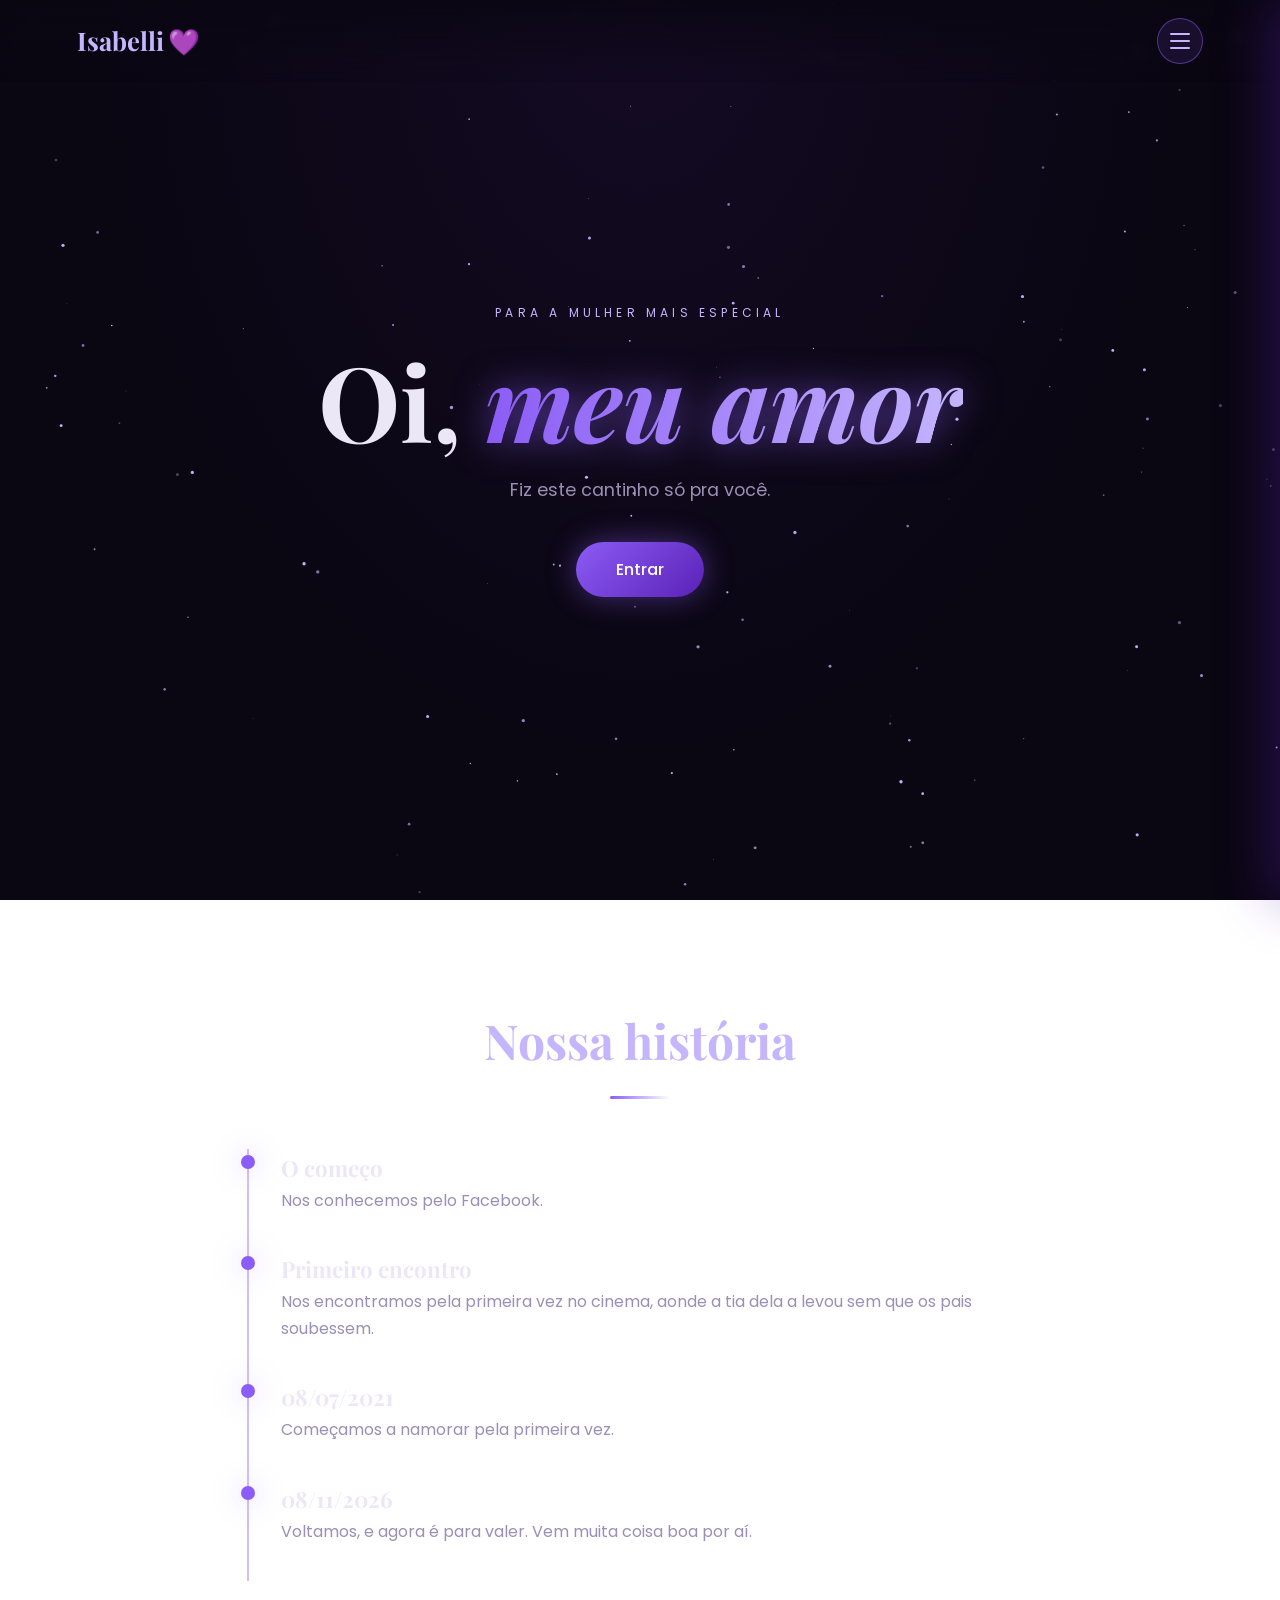
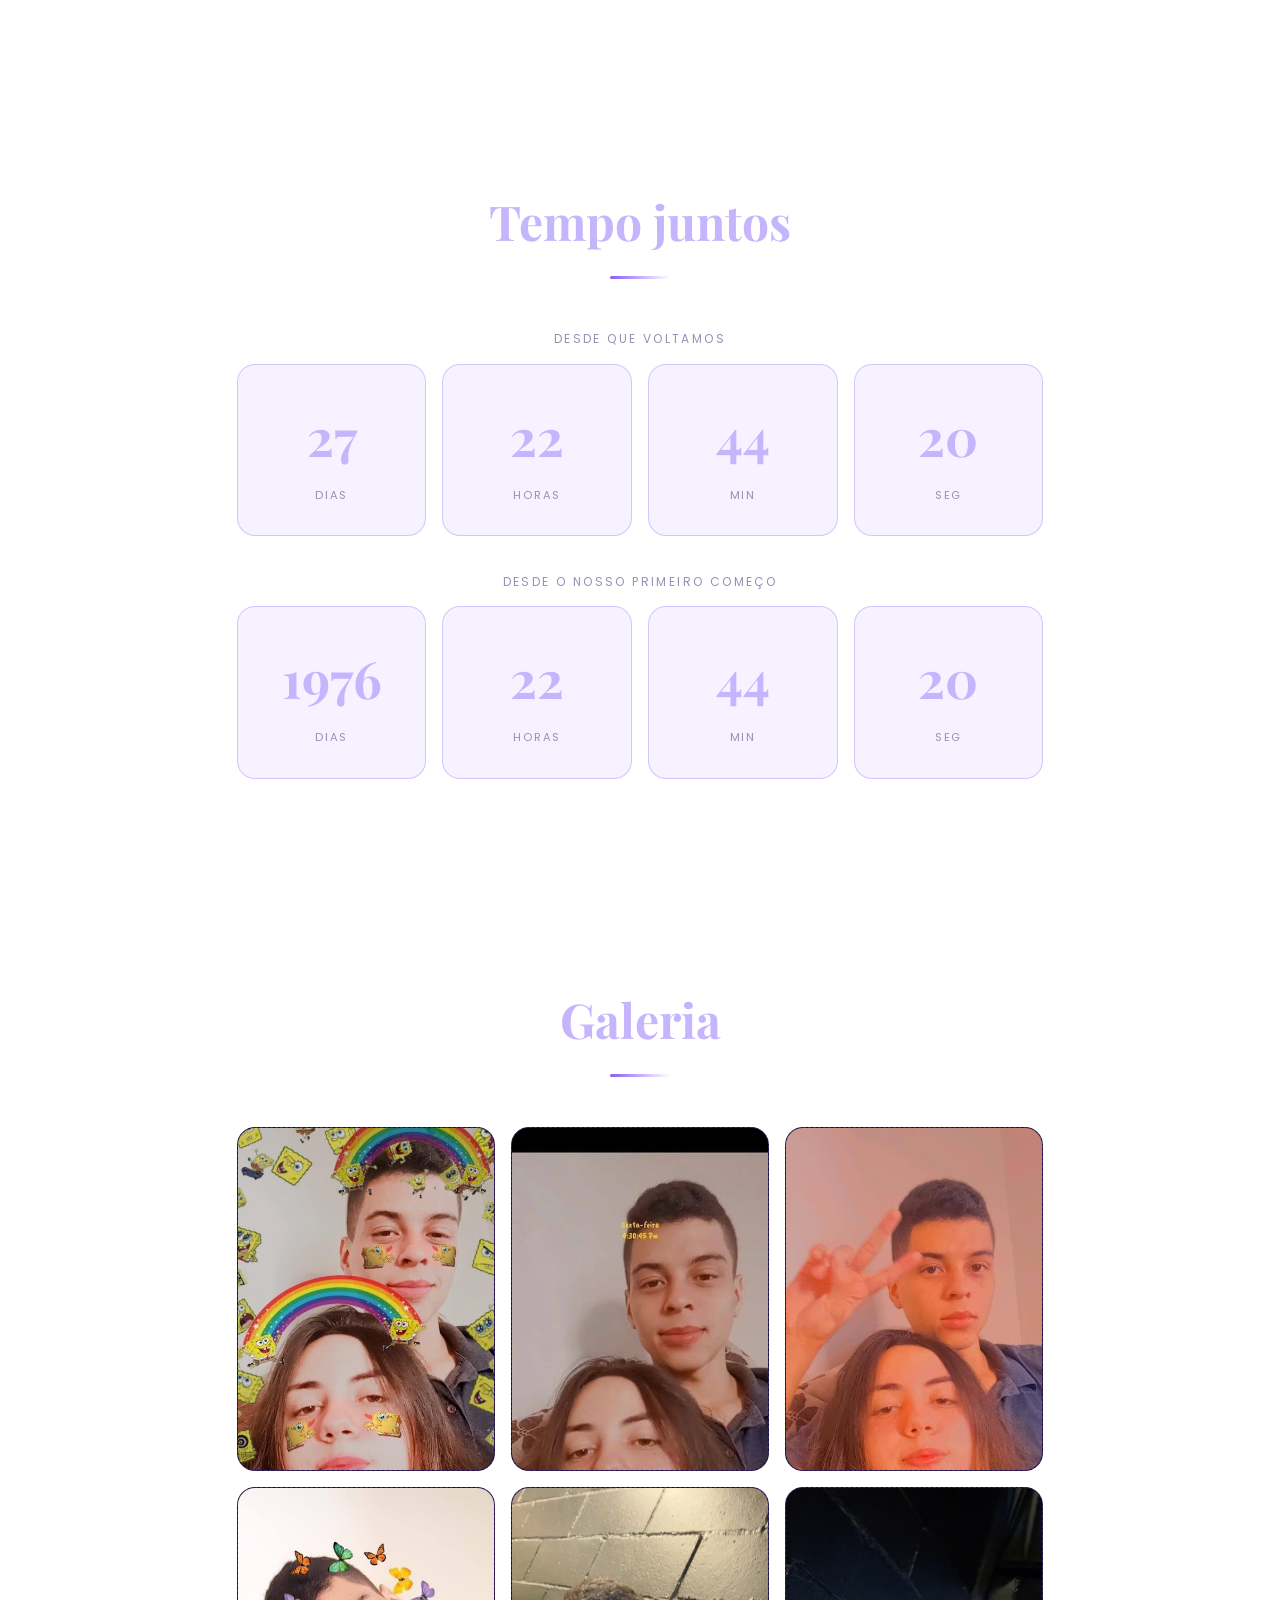
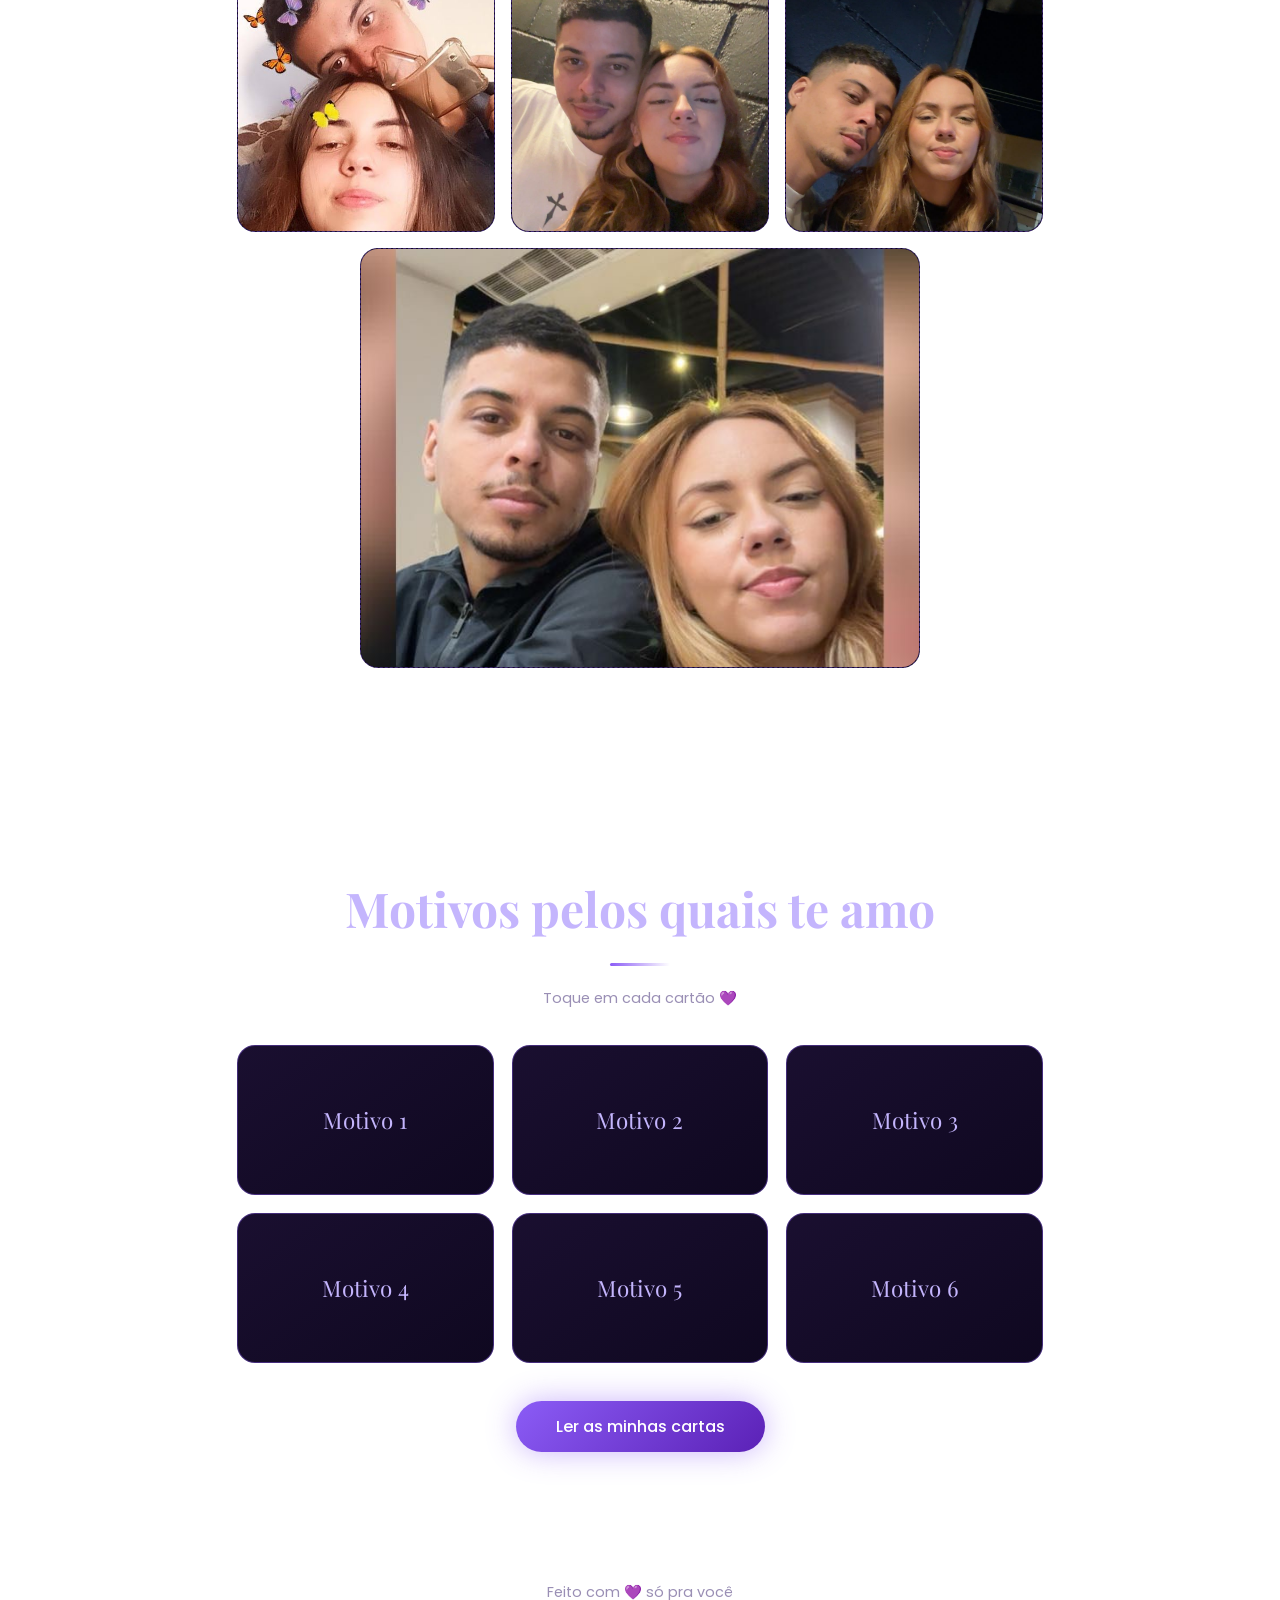
==== index.html @ aefdfb0d "Site para a Isabelli Co-Authored-By: Claude Sonnet 5.5 <noreply@anthropic.com>" ====
﻿<!DOCTYPE html>
<html lang="pt-BR">
<head>
  <meta charset="UTF-8">
  <meta name="viewport" content="width=device-width, initial-scale=1">
  <title>Para você 💜</title>
  <meta name="theme-color" content="#0a0612">
  <link rel="preconnect" href="https://fonts.googleapis.com">
  <link rel="preconnect" href="https://fonts.gstatic.com" crossorigin>
  <link href="https://fonts.googleapis.com/css2?family=Playfair+Display:ital,wght@0,500;0,700;1,500&family=Poppins:wght@300;400;500&display=swap" rel="stylesheet">
  <link rel="stylesheet" href="style.css">
</head>
<body>
  <canvas id="stars" aria-hidden="true"></canvas>

  <header class="topbar">
    <a href="#inicio" class="logo">Isabelli<span>💜</span></a>
    <button class="menu-btn" id="menuBtn" aria-label="Abrir menu" aria-expanded="false" aria-controls="drawer">
      <span></span><span></span><span></span>
    </button>
  </header>

  <div class="overlay" id="overlay"></div>
  <nav class="drawer" id="drawer" aria-label="Menu principal">
    <p class="drawer-title">Menu</p>
    <ul>
      <li><a href="#inicio">Início</a></li>
      <li><a href="#historia">Nossa história</a></li>
      <li><a href="#tempo">Tempo juntos</a></li>
      <li><a href="#galeria">Galeria</a></li>
      <li><a href="#motivos">Motivos</a></li>
      <li><a href="cartas.html">Cartas</a></li>
    </ul>
    <p class="drawer-foot">Feito com carinho 💜</p>
  </nav>

  <main>
    <section id="inicio" class="hero">
      <p class="eyebrow">Para a mulher mais especial</p>
      <h1>Oi, <em>meu amor</em></h1>
      <p class="sub">Fiz este cantinho só pra você.</p>
      <a href="#historia" class="btn">Entrar</a>
    </section>

    <section id="historia" class="section reveal">
      <h2>Nossa história</h2>
      <div class="timeline">
        <div class="item"><span class="dot"></span><h3>O começo</h3><p>Nos conhecemos pelo Facebook.</p></div>
        <div class="item"><span class="dot"></span><h3>Primeiro encontro</h3><p>Nos encontramos pela primeira vez no cinema, aonde a tia dela a levou sem que os pais soubessem.</p></div>
        <div class="item"><span class="dot"></span><h3>08/07/2021</h3><p>Começamos a namorar pela primeira vez.</p></div>
        <div class="item"><span class="dot"></span><h3>08/11/2026</h3><p>Voltamos, e agora é para valer. Vem muita coisa boa por aí.</p></div>
      </div>
    </section>

    <section id="tempo" class="section reveal">
      <h2>Tempo juntos</h2>
      <p class="counter-label">Desde que voltamos</p>
      <div class="counter" data-start="2026-11-08T00:00:00">
        <div><b data-u="d">0</b><small>dias</small></div>
        <div><b data-u="h">0</b><small>horas</small></div>
        <div><b data-u="m">0</b><small>min</small></div>
        <div><b data-u="s">0</b><small>seg</small></div>
      </div>
      <p class="counter-label">Desde o nosso primeiro começo</p>
      <div class="counter" data-start="2021-07-08T00:00:00">
        <div><b data-u="d">0</b><small>dias</small></div>
        <div><b data-u="h">0</b><small>horas</small></div>
        <div><b data-u="m">0</b><small>min</small></div>
        <div><b data-u="s">0</b><small>seg</small></div>
      </div>
    </section>

    <section id="galeria" class="section reveal">
      <h2>Galeria</h2>
      <div class="gallery">
        <div class="photo"><img src="fotos/1.jpg" alt="Nós dois com filtro do Bob Esponja" loading="lazy"></div>
        <div class="photo"><img src="fotos/2.jpg" alt="Nós dois no sofá" loading="lazy"></div>
        <div class="photo"><img src="fotos/3.jpg" alt="Nós dois, com sinal de paz" loading="lazy"></div>
        <div class="photo"><img src="fotos/4.jpg" alt="Nós dois com filtro de borboletas" loading="lazy"></div>
        <div class="photo"><img src="fotos/6.jpg" alt="Nós dois à noite" loading="lazy"></div>
        <div class="photo"><img src="fotos/7.jpg" alt="Nós dois, abraçados" loading="lazy"></div>
        <div class="photo wide"><img src="fotos/5.jpg" alt="Nós dois num restaurante" loading="lazy"></div>
      </div>
    </section>

    <section id="motivos" class="section reveal">
      <h2>Motivos pelos quais te amo</h2>
      <p class="hint">Toque em cada cartão 💜</p>
      <div class="cards">
        <button class="flip" type="button"><span class="face front">Motivo 1</span><span class="face back">A sua alegria.</span></button>
        <button class="flip" type="button"><span class="face front">Motivo 2</span><span class="face back">O seu sorriso.</span></button>
        <button class="flip" type="button"><span class="face front">Motivo 3</span><span class="face back">O seu olhar.</span></button>
        <button class="flip" type="button"><span class="face front">Motivo 4</span><span class="face back">Você é mais do que eu sempre pedi a Deus.</span></button>
        <button class="flip" type="button"><span class="face front">Motivo 5</span><span class="face back">Com você eu quero formar a minha família.</span></button>
        <button class="flip" type="button"><span class="face front">Motivo 6</span><span class="face back">Você voltou, e eu agradeço por isso todos os dias.</span></button>
      </div>
      <p class="more"><a href="cartas.html" class="btn">Ler as minhas cartas</a></p>
    </section>
  </main>

  <footer class="footer">Feito com 💜 só pra você</footer>

  <script src="script.js"></script>
</body>
</html>
---- style.css ----
:root {
  --bg: #0a0612;
  --bg2: #140b24;
  --purple: #8b5cf6;
  --purple-light: #c4b5fd;
  --purple-deep: #5b21b6;
  --text: #ece7f7;
  --muted: #9a8fb5;
  --glow: 0 0 30px rgba(139, 92, 246, .45);
}

* { margin: 0; padding: 0; box-sizing: border-box; }
html { scroll-behavior: smooth; }

body {
  font-family: 'Poppins', sans-serif;
  background: radial-gradient(ellipse at top, var(--bg2), var(--bg) 60%);
  background-attachment: fixed;
  color: var(--text);
  line-height: 1.7;
  overflow-x: hidden;
}

#stars { position: fixed; inset: 0; z-index: 0; pointer-events: none; }
main, .footer { position: relative; z-index: 1; }

/* ---------- Topbar ---------- */
.topbar {
  position: fixed; top: 0; left: 0; right: 0; z-index: 30;
  display: flex; justify-content: space-between; align-items: center;
  padding: 18px 6vw;
  background: linear-gradient(to bottom, rgba(10, 6, 18, .85), transparent);
  backdrop-filter: blur(6px);
}
.logo {
  font-family: 'Playfair Display', serif; font-size: 1.6rem; font-weight: 700;
  color: var(--purple-light); text-decoration: none;
}
.logo span { margin-left: 4px; }

.menu-btn {
  width: 46px; height: 46px; border-radius: 50%;
  background: rgba(139, 92, 246, .12);
  border: 1px solid rgba(139, 92, 246, .5);
  display: flex; flex-direction: column; justify-content: center; align-items: center; gap: 5px;
  cursor: pointer; transition: .3s; z-index: 50;
}
.menu-btn:hover { box-shadow: var(--glow); background: rgba(139, 92, 246, .25); }
.menu-btn span {
  width: 20px; height: 2px; background: var(--purple-light);
  border-radius: 2px; transition: .35s;
}
.menu-btn.open span:nth-child(1) { transform: translateY(7px) rotate(45deg); }
.menu-btn.open span:nth-child(2) { opacity: 0; }
.menu-btn.open span:nth-child(3) { transform: translateY(-7px) rotate(-45deg); }

/* ---------- Drawer ---------- */
.overlay {
  position: fixed; inset: 0; z-index: 35;
  background: rgba(0, 0, 0, .6); backdrop-filter: blur(3px);
  opacity: 0; visibility: hidden; transition: .35s;
}
.overlay.show { opacity: 1; visibility: visible; }

.drawer {
  position: fixed; top: 0; right: 0; bottom: 0; z-index: 40;
  width: min(320px, 82vw);
  background: linear-gradient(160deg, #1a0f30, #0a0612);
  border-left: 1px solid rgba(139, 92, 246, .4);
  box-shadow: -10px 0 50px rgba(91, 33, 182, .35);
  padding: 100px 36px 36px;
  transform: translateX(100%); transition: transform .45s cubic-bezier(.2, .8, .2, 1);
  display: flex; flex-direction: column;
}
.drawer.open { transform: translateX(0); }
.drawer-title {
  font-size: .75rem; letter-spacing: .3em; text-transform: uppercase;
  color: var(--muted); margin-bottom: 20px;
}
.drawer ul { list-style: none; }
.drawer li a {
  display: block; padding: 14px 0;
  font-family: 'Playfair Display', serif; font-size: 1.5rem;
  color: var(--text); text-decoration: none;
  border-bottom: 1px solid rgba(139, 92, 246, .15);
  transition: .3s;
}
.drawer li a:hover { color: var(--purple); padding-left: 10px; }
.drawer-foot { margin-top: auto; color: var(--muted); font-size: .85rem; }

/* ---------- Hero ---------- */
.hero {
  min-height: 100vh; display: flex; flex-direction: column;
  justify-content: center; align-items: center; text-align: center; padding: 0 6vw;
}
.eyebrow {
  letter-spacing: .35em; text-transform: uppercase; font-size: .75rem;
  color: var(--purple-light); margin-bottom: 20px;
}
.hero h1 {
  font-family: 'Playfair Display', serif; font-size: clamp(3rem, 10vw, 6.5rem);
  line-height: 1.1; font-weight: 700;
}
.hero h1 em {
  font-style: italic;
  background: linear-gradient(90deg, var(--purple), var(--purple-light));
  -webkit-background-clip: text; background-clip: text; color: transparent;
  filter: drop-shadow(0 0 18px rgba(139, 92, 246, .6));
}
.sub { color: var(--muted); margin: 18px 0 36px; font-size: 1.1rem; }

.btn {
  padding: 14px 40px; border-radius: 50px; text-decoration: none;
  color: #fff; font-weight: 500;
  background: linear-gradient(135deg, var(--purple), var(--purple-deep));
  box-shadow: var(--glow); transition: .3s;
}
.btn:hover { transform: translateY(-3px); box-shadow: 0 0 45px rgba(139, 92, 246, .75); }

/* ---------- Sections ---------- */
.section { max-width: 960px; margin: 0 auto; padding: 100px 6vw; }
.section h2 {
  font-family: 'Playfair Display', serif; font-size: clamp(2rem, 5vw, 3rem);
  text-align: center; margin-bottom: 50px; color: var(--purple-light);
}
.section h2::after {
  content: ''; display: block; width: 60px; height: 3px; margin: 14px auto 0;
  background: linear-gradient(90deg, var(--purple), transparent); border-radius: 3px;
}

.reveal { opacity: 0; transform: translateY(40px); transition: 1s ease; }
.reveal.visible { opacity: 1; transform: none; }

/* Timeline */
.timeline { border-left: 2px solid rgba(139, 92, 246, .4); margin-left: 10px; }
.item { position: relative; padding: 0 0 36px 32px; }
.item .dot {
  position: absolute; left: -8px; top: 6px; width: 14px; height: 14px; border-radius: 50%;
  background: var(--purple); box-shadow: var(--glow);
}
.item h3 { font-family: 'Playfair Display', serif; font-size: 1.4rem; }
.item p { color: var(--muted); }

/* Counter */
.counter { display: grid; grid-template-columns: repeat(4, 1fr); gap: 16px; }
.counter div {
  background: rgba(139, 92, 246, .08); border: 1px solid rgba(139, 92, 246, .3);
  border-radius: 18px; padding: 28px 8px; text-align: center;
}
.counter b {
  display: block; font-family: 'Playfair Display', serif;
  font-size: clamp(1.8rem, 6vw, 3.2rem); color: var(--purple-light);
}
.counter small { color: var(--muted); text-transform: uppercase; letter-spacing: .15em; font-size: .7rem; }

.counter-label {
  text-align: center; color: var(--muted); letter-spacing: .2em;
  text-transform: uppercase; font-size: .75rem; margin: 36px 0 14px;
}
.counter-label:first-of-type { margin-top: 0; }

/* Gallery */
.gallery { display: grid; grid-template-columns: repeat(auto-fit, minmax(240px, 1fr)); gap: 16px; }
.photo {
  aspect-ratio: 1; border-radius: 18px; display: grid; place-items: center;
  color: var(--muted); background: linear-gradient(145deg, #1a0f30, #0f0820);
  border: 1px dashed rgba(139, 92, 246, .35); overflow: hidden; transition: .4s;
}
.photo { aspect-ratio: 3 / 4; }
.photo.wide { aspect-ratio: 4 / 3; grid-column: 1 / -1; max-width: 560px; margin: 0 auto; width: 100%; }
.photo img { width: 100%; height: 100%; object-fit: cover; object-position: center 30%; }
.photo:hover { transform: scale(1.03); box-shadow: var(--glow); }

/* Letter */
.letter {
  background: rgba(139, 92, 246, .07); border: 1px solid rgba(139, 92, 246, .3);
  border-radius: 22px; padding: 48px clamp(24px, 6vw, 64px); font-size: 1.1rem;
  box-shadow: inset 0 0 60px rgba(139, 92, 246, .06);
}
.letter p + p { margin-top: 1.2em; }
.sign { margin-top: 28px; text-align: right; font-family: 'Playfair Display', serif; font-size: 1.3rem; }

.hint { text-align: center; color: var(--muted); margin: -30px 0 34px; font-size: .9rem; }
.more { text-align: center; margin-top: 50px; }
.page-top { padding-top: 140px; min-height: 80vh; }

/* Flip cards */
.cards { display: grid; grid-template-columns: repeat(auto-fit, minmax(210px, 1fr)); gap: 18px; }
.flip {
  position: relative; height: 150px; border: 0; background: none; cursor: pointer;
  perspective: 900px; font: inherit; color: inherit;
}
.flip .face {
  position: absolute; inset: 0; display: grid; place-items: center; text-align: center;
  padding: 18px; border-radius: 18px; backface-visibility: hidden;
  border: 1px solid rgba(139, 92, 246, .4); transition: transform .7s, box-shadow .3s;
}
.flip .front {
  font-family: 'Playfair Display', serif; font-size: 1.4rem; color: var(--purple-light);
  background: linear-gradient(145deg, #1a0f30, #0f0820);
}
.flip .back {
  transform: rotateY(180deg); font-size: 1.05rem;
  background: linear-gradient(145deg, var(--purple-deep), #2a1260);
}
.flip:hover .face { box-shadow: var(--glow); }
.flip.on .front { transform: rotateY(-180deg); }
.flip.on .back { transform: rotateY(0); }

/* Cartas */
.letter-item { margin-bottom: 16px; }
.letter-item summary {
  list-style: none; cursor: pointer; display: flex; justify-content: space-between;
  align-items: center; gap: 12px; padding: 20px 24px; border-radius: 18px;
  background: rgba(139, 92, 246, .1); border: 1px solid rgba(139, 92, 246, .35); transition: .3s;
}
.letter-item summary::-webkit-details-marker { display: none; }
.letter-item summary:hover { box-shadow: var(--glow); }
.l-title { font-family: 'Playfair Display', serif; font-size: 1.3rem; color: var(--purple-light); }
.l-date { color: var(--muted); font-size: .85rem; }
.letter-item[open] summary { border-radius: 18px 18px 0 0; }
.letter-item .letter { border-radius: 0 0 22px 22px; border-top: 0; }

.footer { text-align: center; padding: 40px 0 60px; color: var(--muted); font-size: .9rem; }

@media (max-width: 520px) {
  .counter { grid-template-columns: repeat(2, 1fr); }
}
@media (prefers-reduced-motion: reduce) {
  * { transition: none !important; animation: none !important; }
  .reveal { opacity: 1; transform: none; }
}
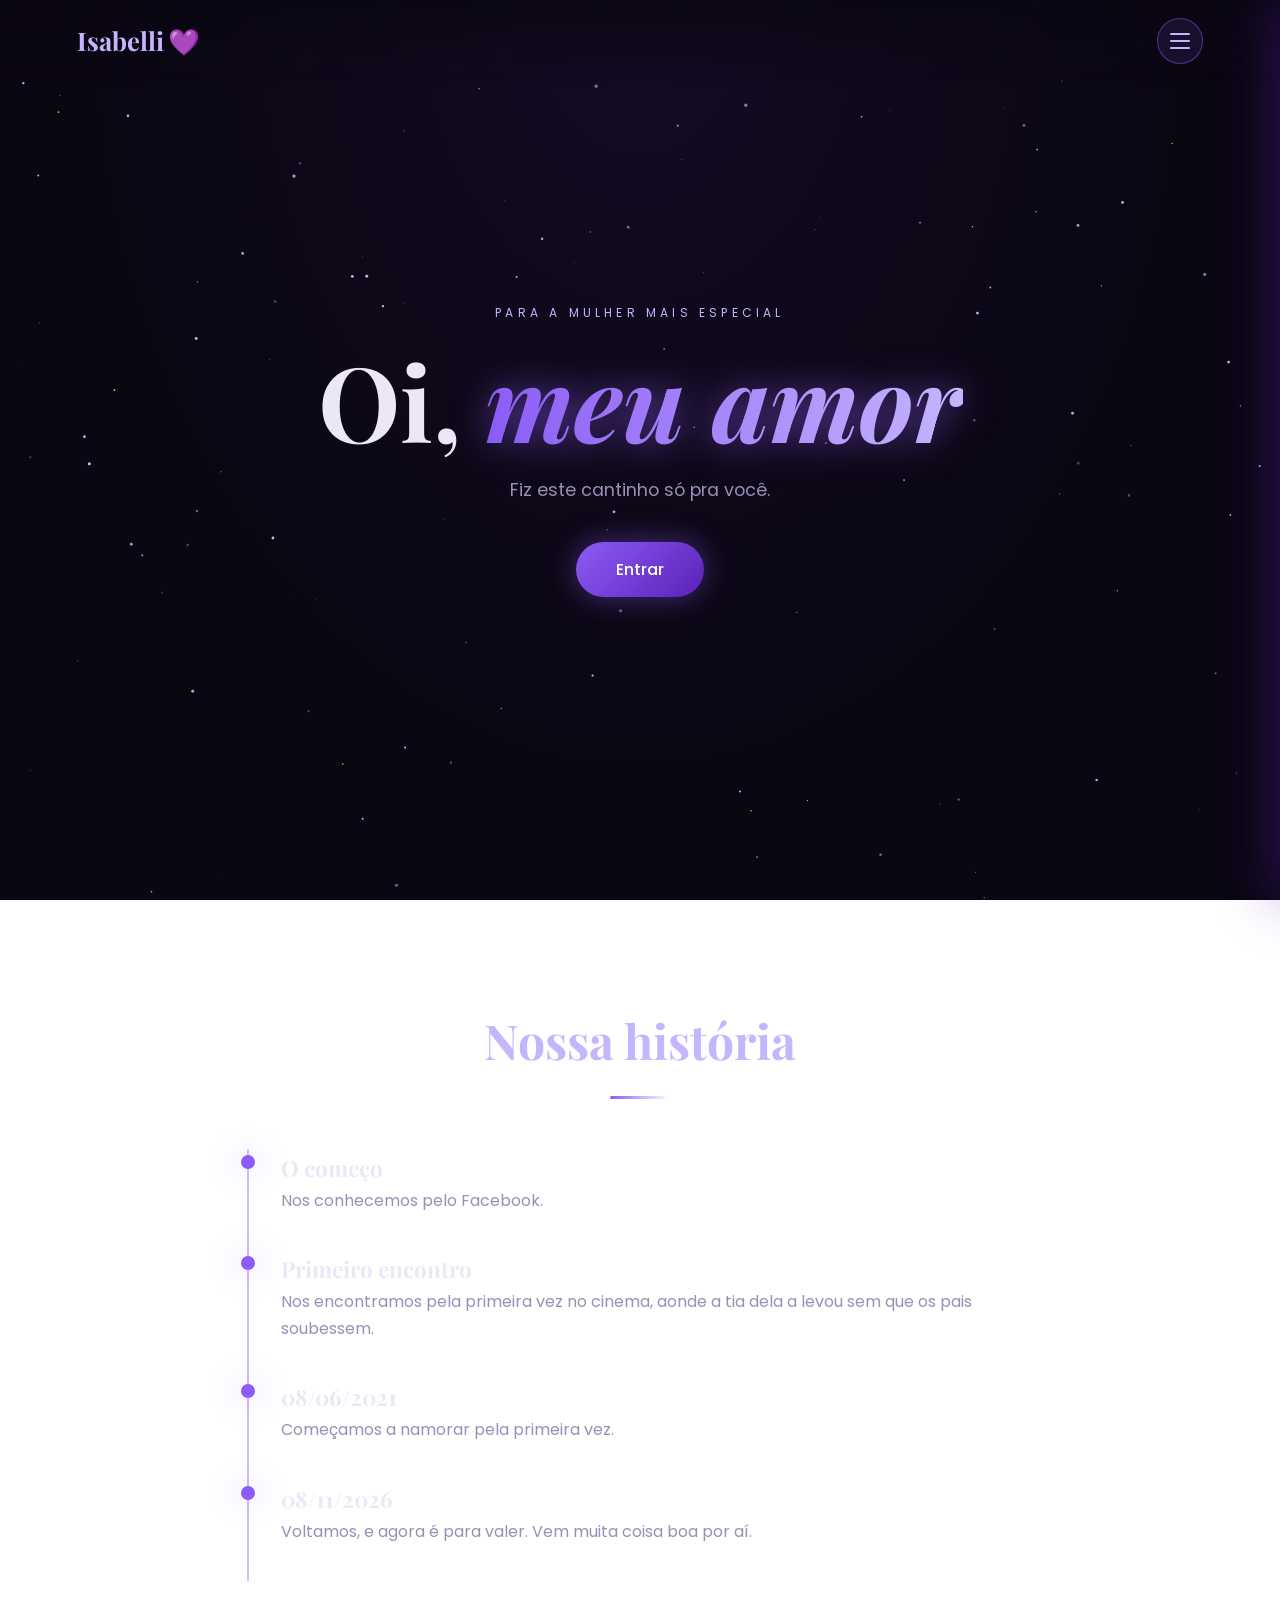
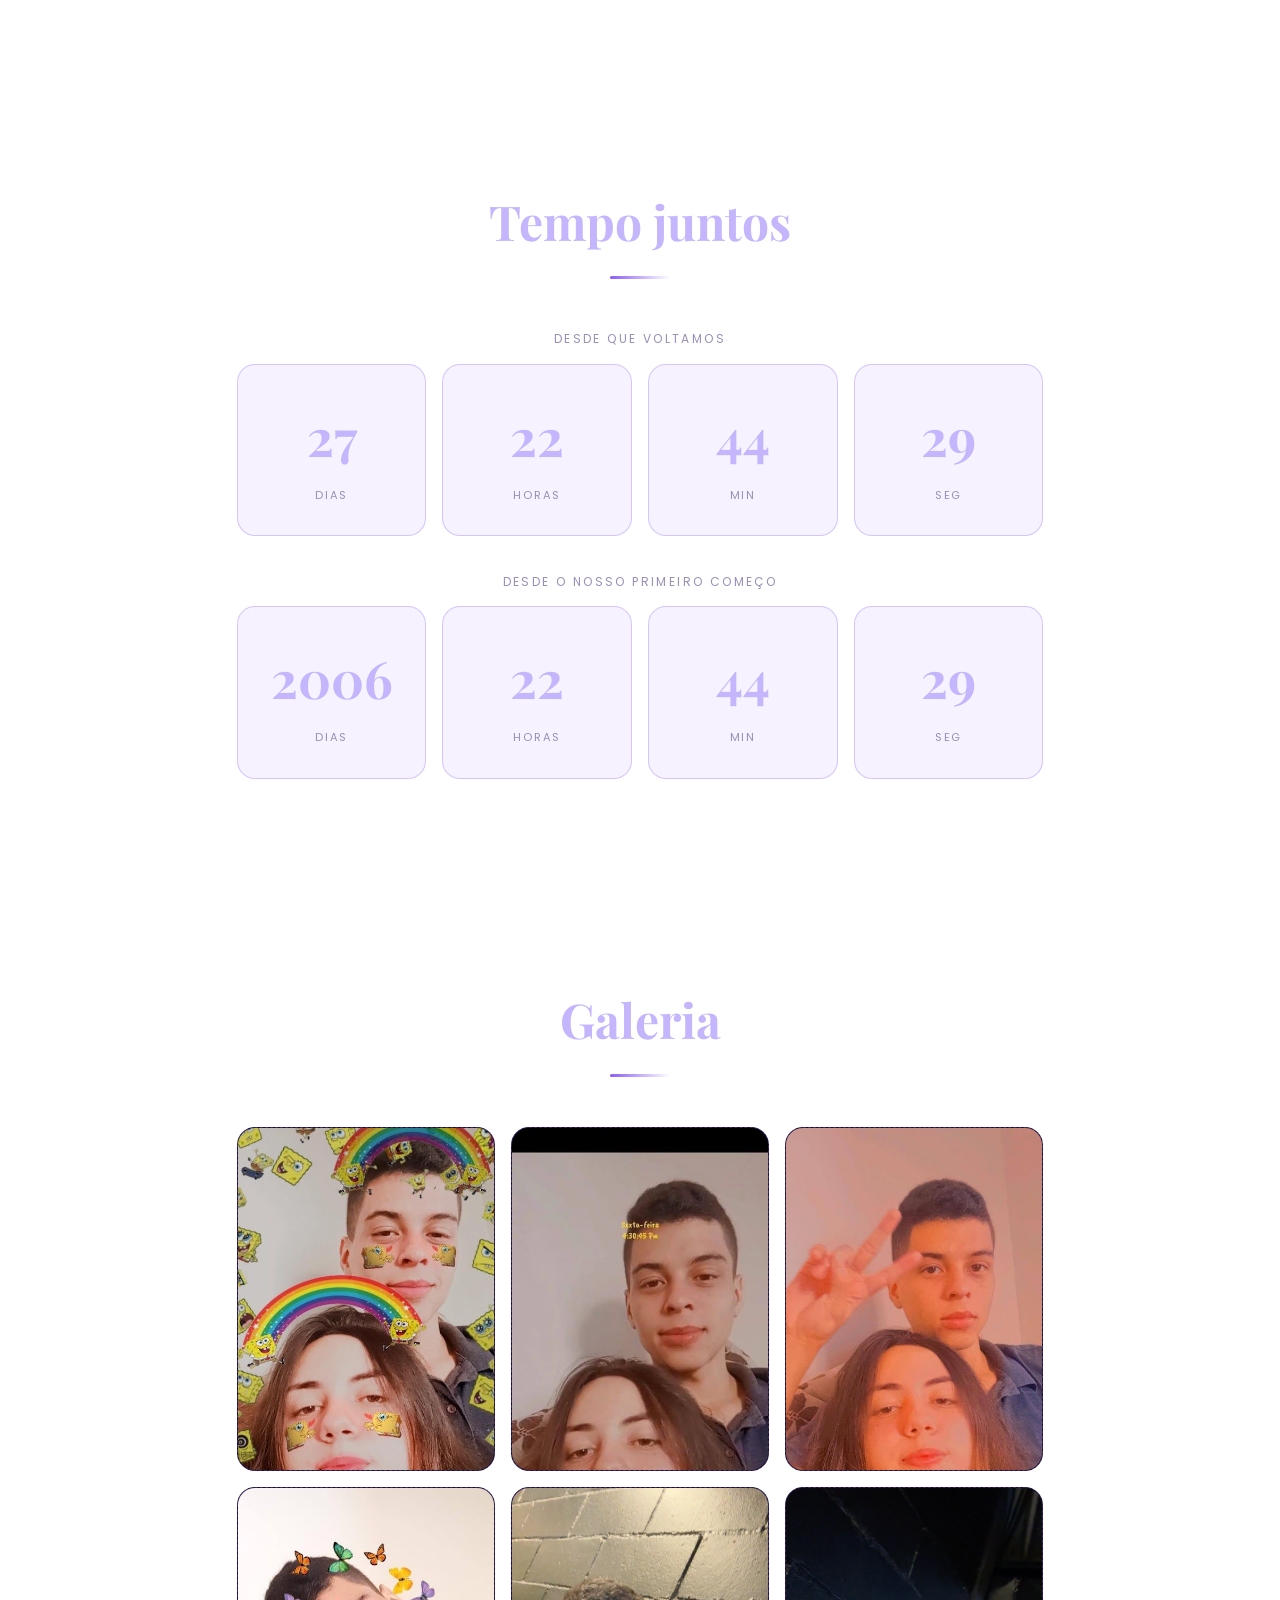
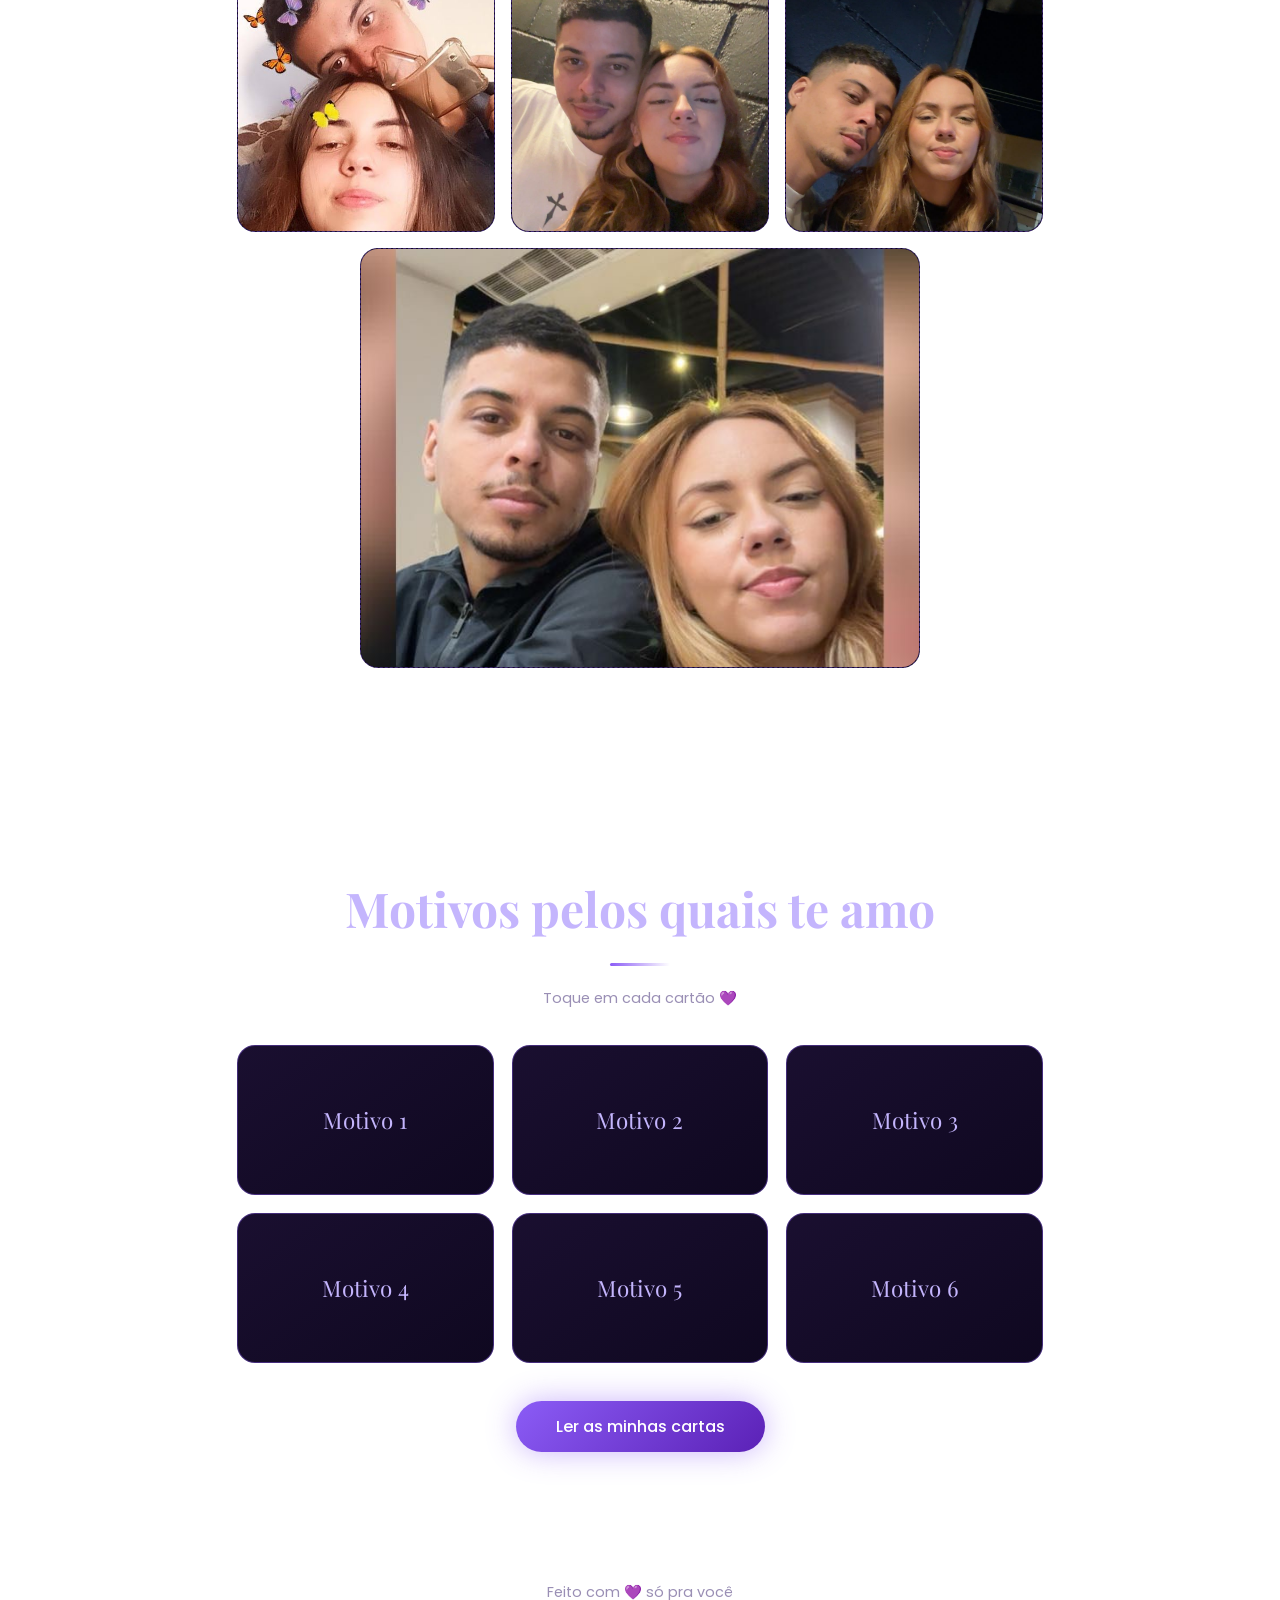
==== commit f525e8d7: "Corrige o mes do primeiro namoro para junho Co-Authored-By: Claude Sonnet 5.5 <noreply@anthropic.com" ====
--- a/index.html
+++ b/index.html
@@ -47,7 +47,7 @@
       <div class="timeline">
         <div class="item"><span class="dot"></span><h3>O começo</h3><p>Nos conhecemos pelo Facebook.</p></div>
         <div class="item"><span class="dot"></span><h3>Primeiro encontro</h3><p>Nos encontramos pela primeira vez no cinema, aonde a tia dela a levou sem que os pais soubessem.</p></div>
-        <div class="item"><span class="dot"></span><h3>08/07/2021</h3><p>Começamos a namorar pela primeira vez.</p></div>
+        <div class="item"><span class="dot"></span><h3>08/06/2021</h3><p>Começamos a namorar pela primeira vez.</p></div>
         <div class="item"><span class="dot"></span><h3>08/11/2026</h3><p>Voltamos, e agora é para valer. Vem muita coisa boa por aí.</p></div>
       </div>
     </section>
@@ -62,7 +62,7 @@
         <div><b data-u="s">0</b><small>seg</small></div>
       </div>
       <p class="counter-label">Desde o nosso primeiro começo</p>
-      <div class="counter" data-start="2021-07-08T00:00:00">
+      <div class="counter" data-start="2021-06-08T00:00:00">
         <div><b data-u="d">0</b><small>dias</small></div>
         <div><b data-u="h">0</b><small>horas</small></div>
         <div><b data-u="m">0</b><small>min</small></div>
@@ -104,3 +104,4 @@
 </body>
 </html>
 
+
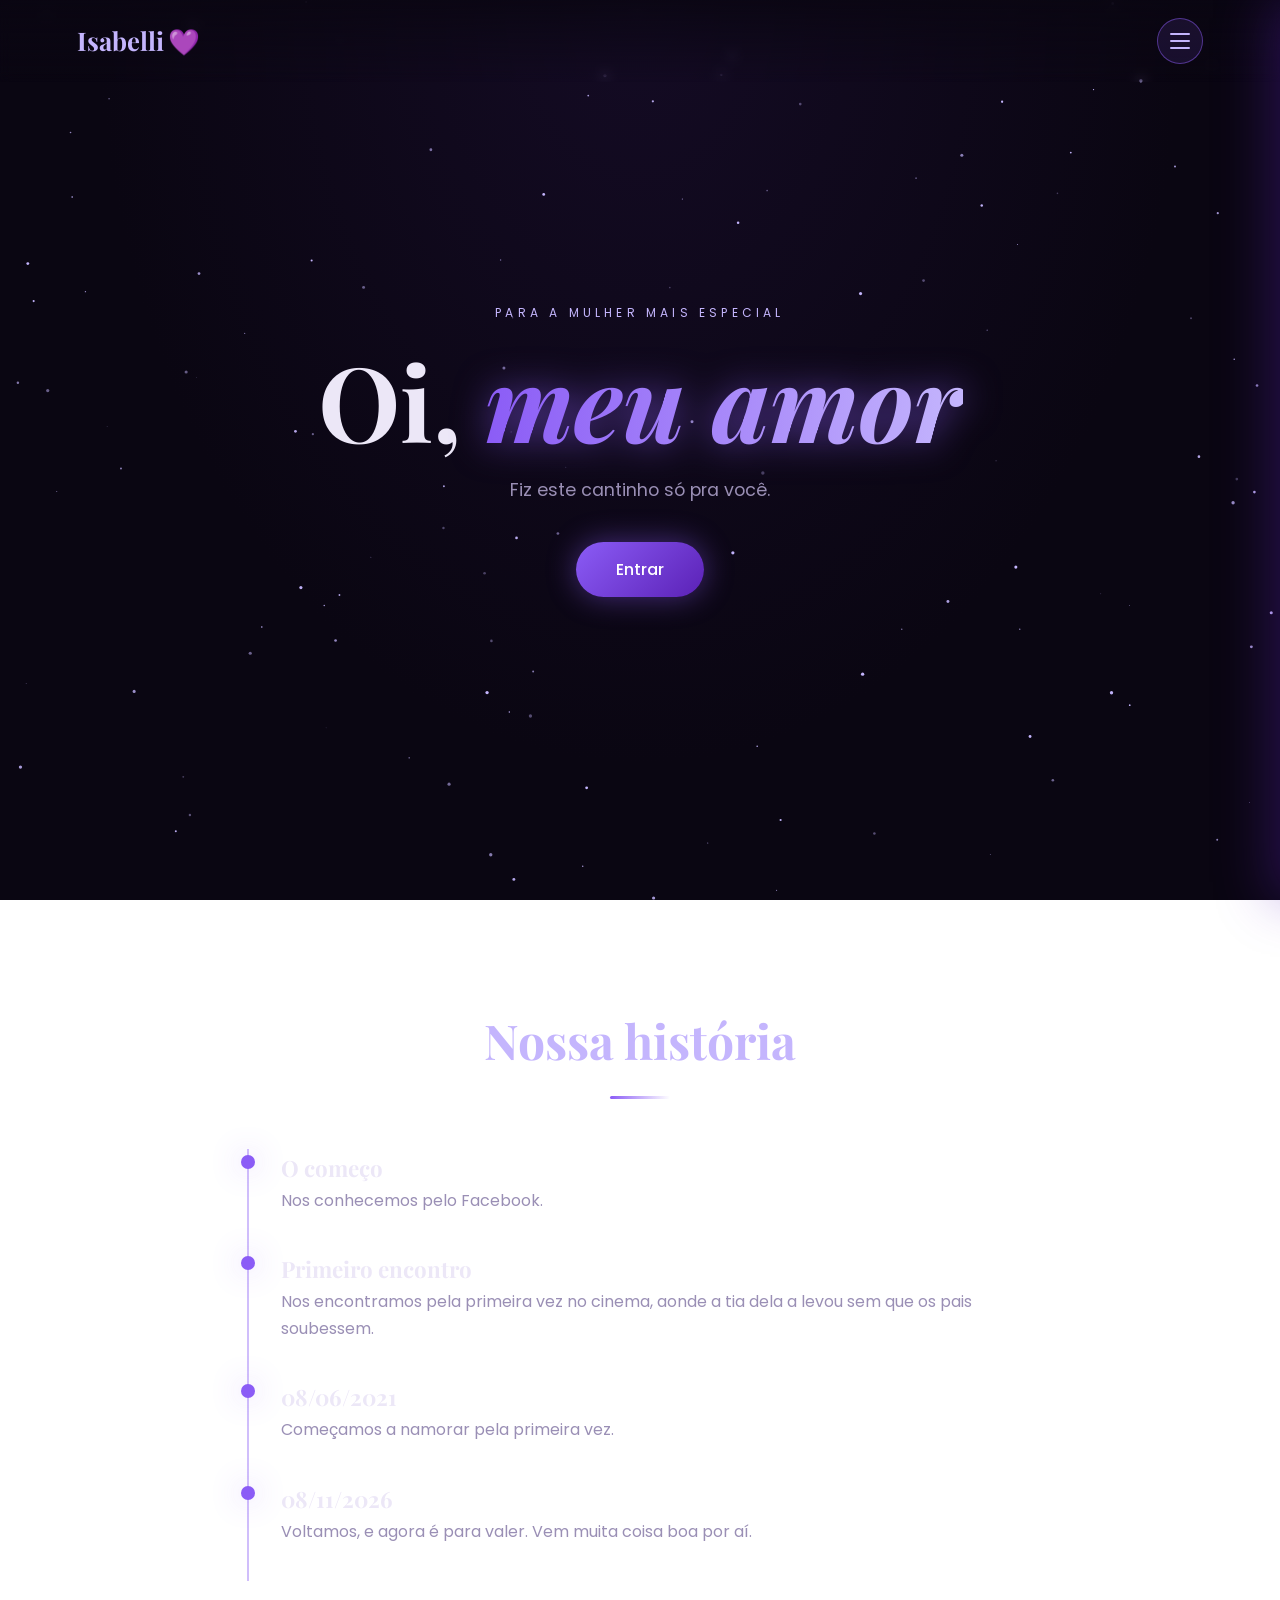
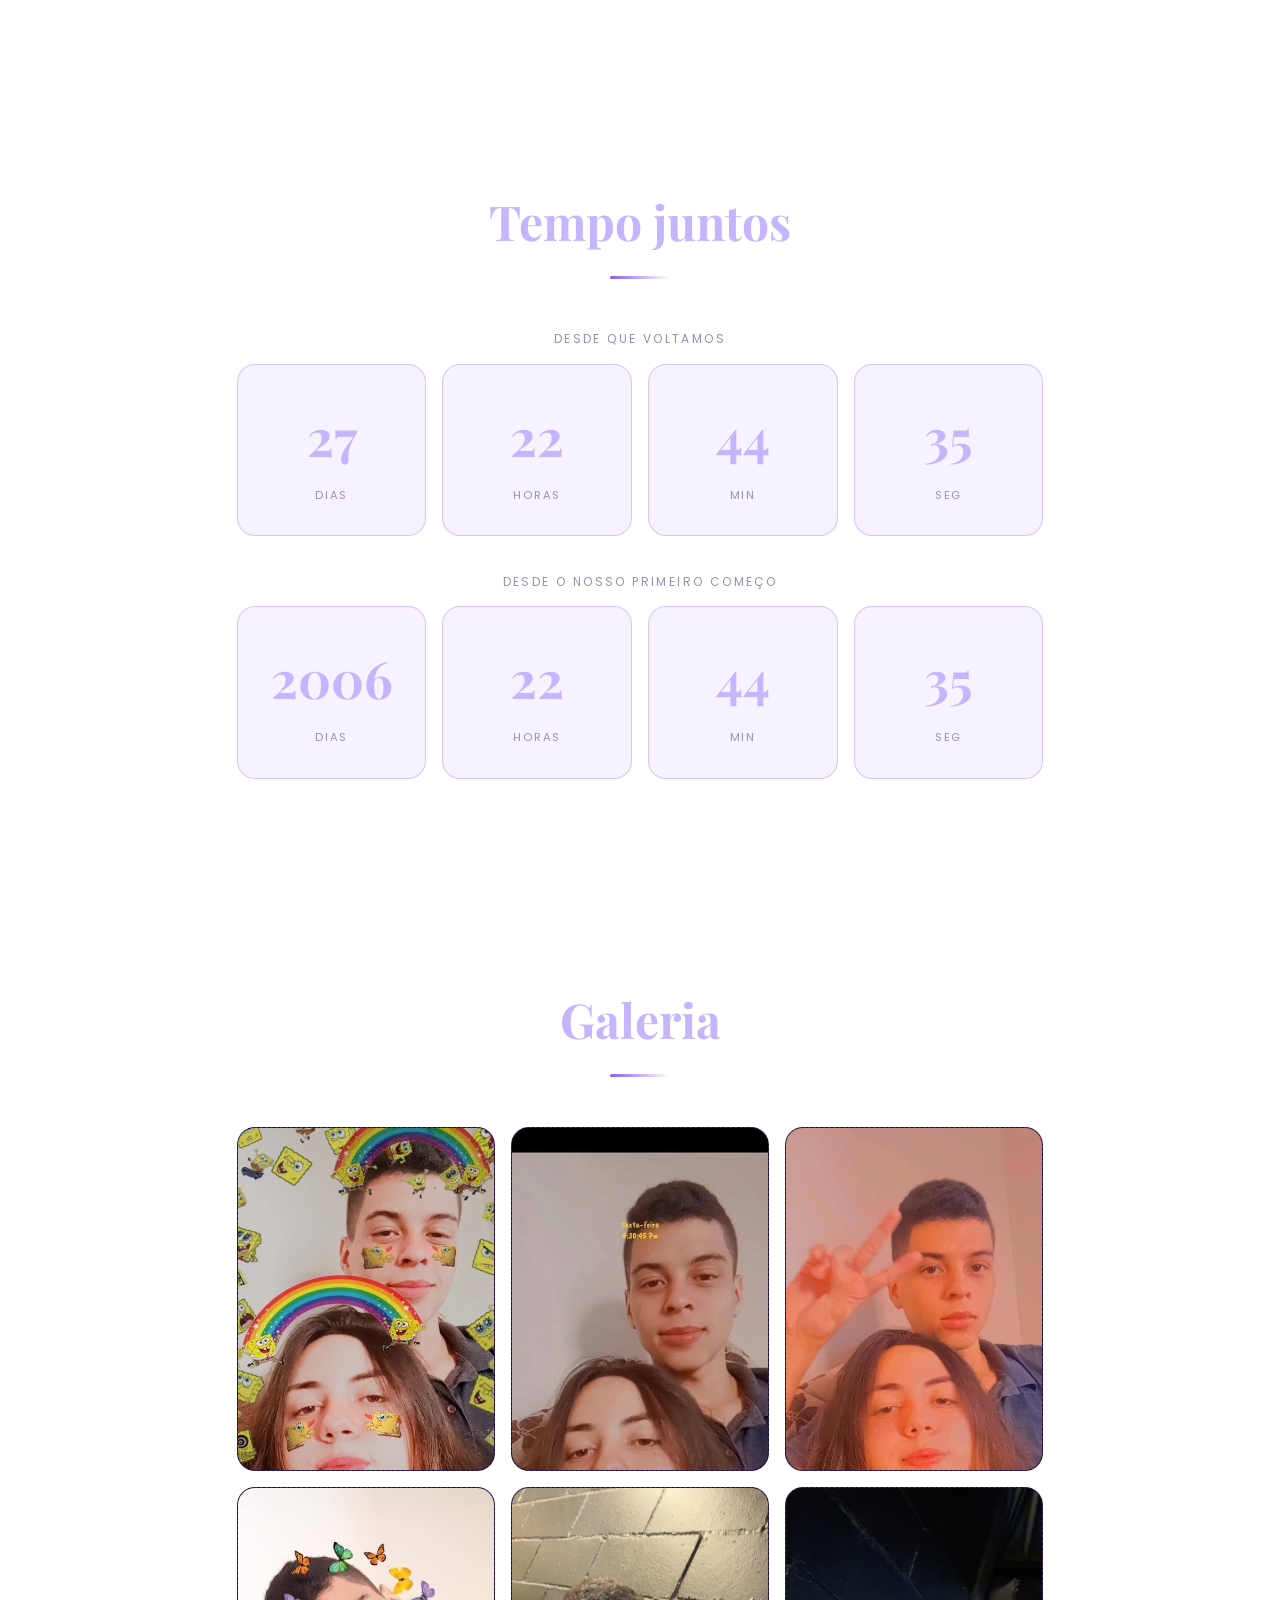
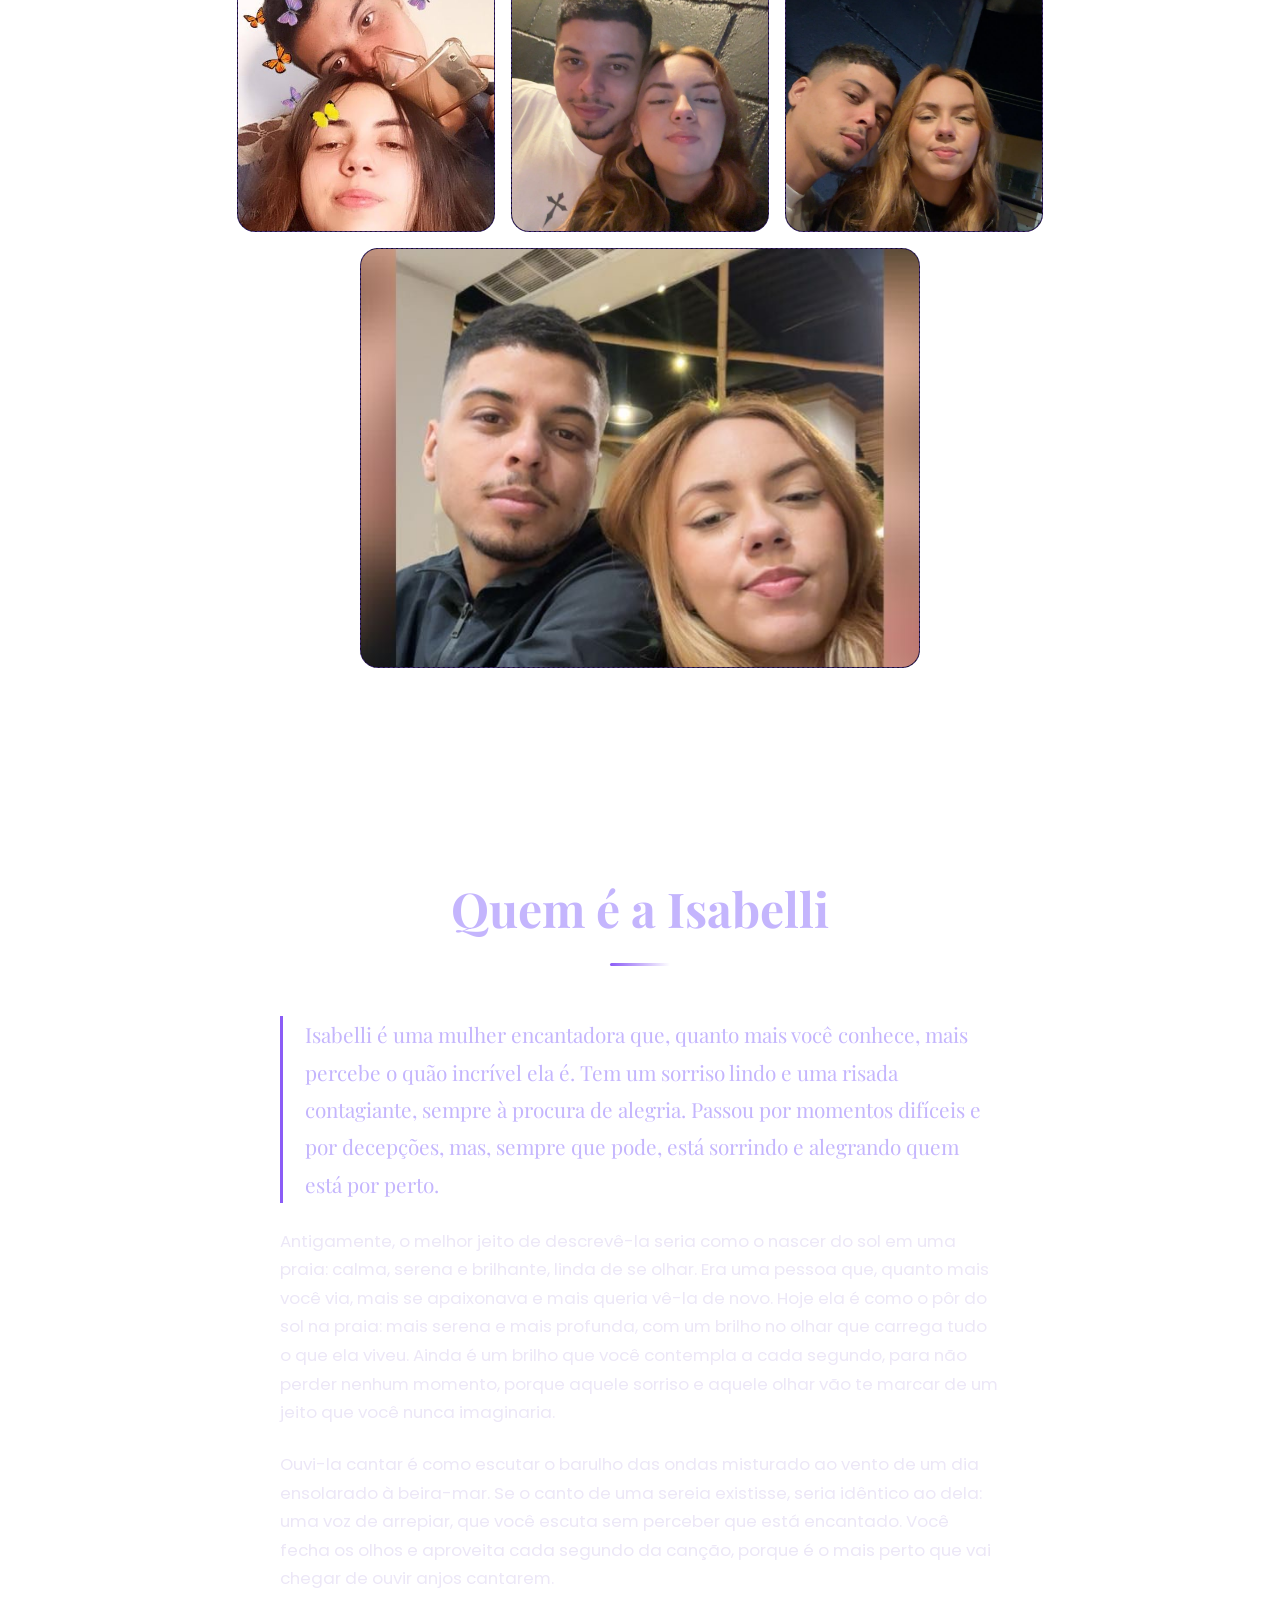
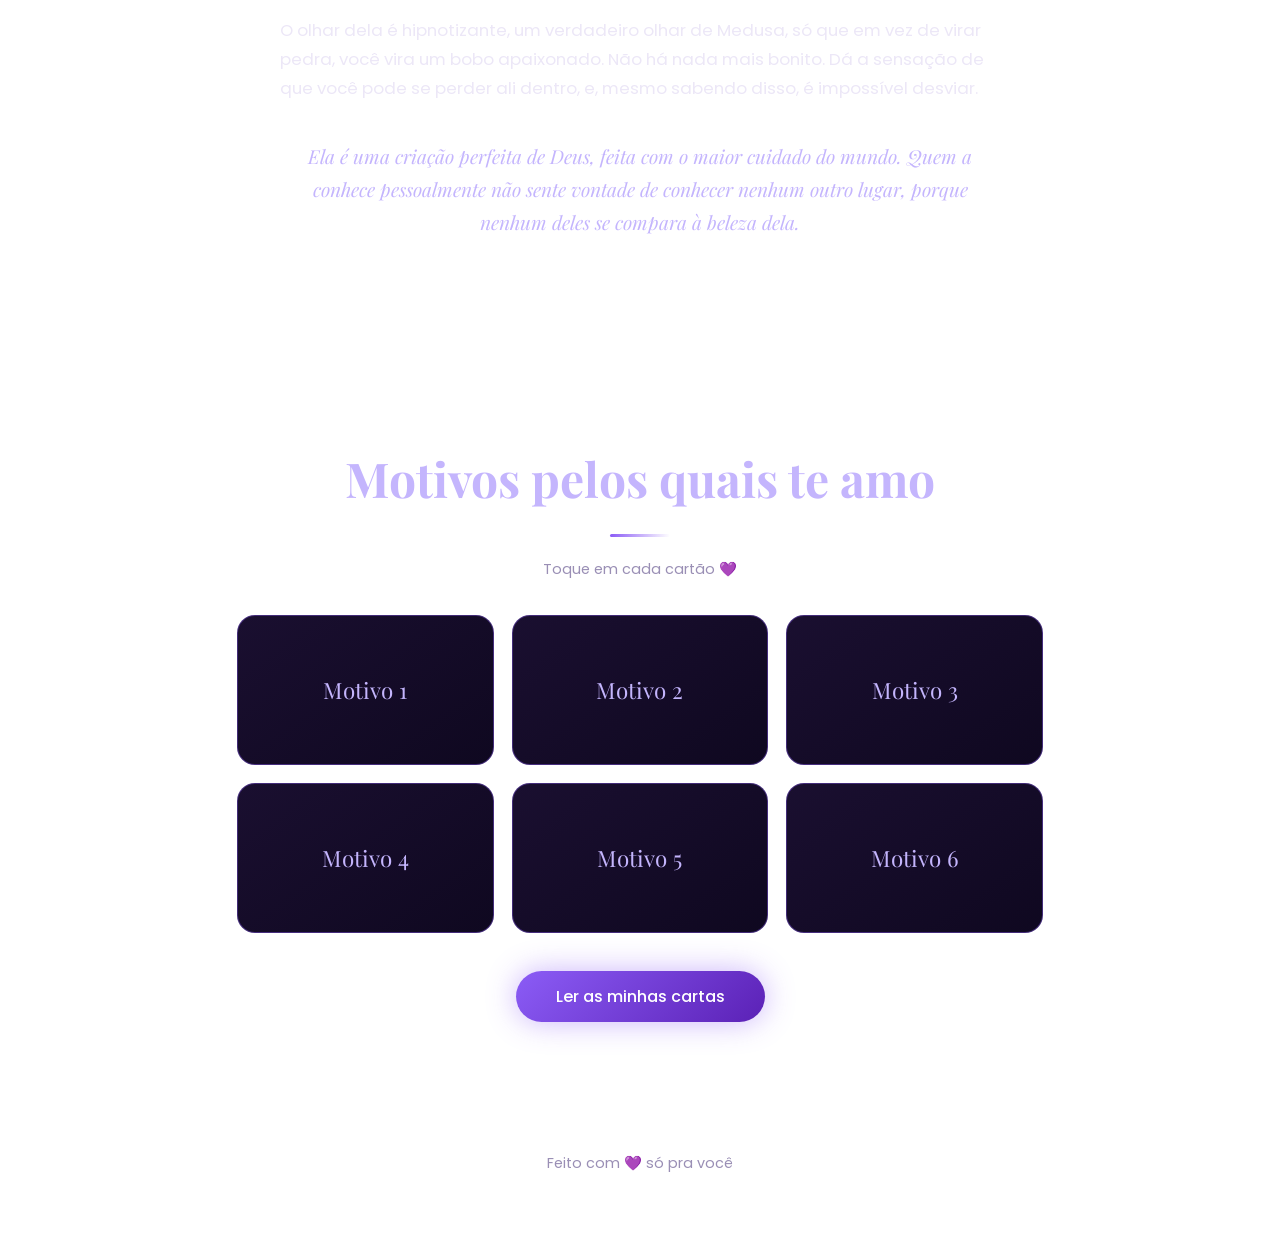
==== commit a1d27692: "Adiciona secao Quem e a Isabelli Co-Authored-By: Claude Sonnet 5.5 <noreply@anthropic.com>" ====
--- a/index.html
+++ b/index.html
@@ -28,6 +28,7 @@
       <li><a href="#historia">Nossa história</a></li>
       <li><a href="#tempo">Tempo juntos</a></li>
       <li><a href="#galeria">Galeria</a></li>
+      <li><a href="#sobre">Quem é ela</a></li>
       <li><a href="#motivos">Motivos</a></li>
       <li><a href="cartas.html">Cartas</a></li>
     </ul>
@@ -83,6 +84,17 @@
       </div>
     </section>
 
+    <section id="sobre" class="section reveal">
+      <h2>Quem é a Isabelli</h2>
+      <div class="about">
+        <p class="lead">Isabelli é uma mulher encantadora que, quanto mais você conhece, mais percebe o quão incrível ela é. Tem um sorriso lindo e uma risada contagiante, sempre à procura de alegria. Passou por momentos difíceis e por decepções, mas, sempre que pode, está sorrindo e alegrando quem está por perto.</p>
+        <p>Antigamente, o melhor jeito de descrevê-la seria como o nascer do sol em uma praia: calma, serena e brilhante, linda de se olhar. Era uma pessoa que, quanto mais você via, mais se apaixonava e mais queria vê-la de novo. Hoje ela é como o pôr do sol na praia: mais serena e mais profunda, com um brilho no olhar que carrega tudo o que ela viveu. Ainda é um brilho que você contempla a cada segundo, para não perder nenhum momento, porque aquele sorriso e aquele olhar vão te marcar de um jeito que você nunca imaginaria.</p>
+        <p>Ouvi-la cantar é como escutar o barulho das ondas misturado ao vento de um dia ensolarado à beira-mar. Se o canto de uma sereia existisse, seria idêntico ao dela: uma voz de arrepiar, que você escuta sem perceber que está encantado. Você fecha os olhos e aproveita cada segundo da canção, porque é o mais perto que vai chegar de ouvir anjos cantarem.</p>
+        <p>O olhar dela é hipnotizante, um verdadeiro olhar de Medusa, só que em vez de virar pedra, você vira um bobo apaixonado. Não há nada mais bonito. Dá a sensação de que você pode se perder ali dentro, e, mesmo sabendo disso, é impossível desviar.</p>
+        <p class="closing">Ela é uma criação perfeita de Deus, feita com o maior cuidado do mundo. Quem a conhece pessoalmente não sente vontade de conhecer nenhum outro lugar, porque nenhum deles se compara à beleza dela.</p>
+      </div>
+    </section>
+
     <section id="motivos" class="section reveal">
       <h2>Motivos pelos quais te amo</h2>
       <p class="hint">Toque em cada cartão 💜</p>
--- a/style.css
+++ b/style.css
@@ -184,6 +184,18 @@
 .more { text-align: center; margin-top: 50px; }
 .page-top { padding-top: 140px; min-height: 80vh; }
 
+/* Sobre ela */
+.about { max-width: 720px; margin: 0 auto; font-size: 1.05rem; }
+.about p + p { margin-top: 1.4em; }
+.about .lead {
+  font-family: 'Playfair Display', serif; font-size: 1.3rem; line-height: 1.8;
+  color: var(--purple-light); padding-left: 22px; border-left: 3px solid var(--purple);
+}
+.about .closing {
+  text-align: center; font-family: 'Playfair Display', serif; font-style: italic;
+  font-size: 1.2rem; color: var(--purple-light); margin-top: 2em;
+}
+
 /* Flip cards */
 .cards { display: grid; grid-template-columns: repeat(auto-fit, minmax(210px, 1fr)); gap: 18px; }
 .flip {
